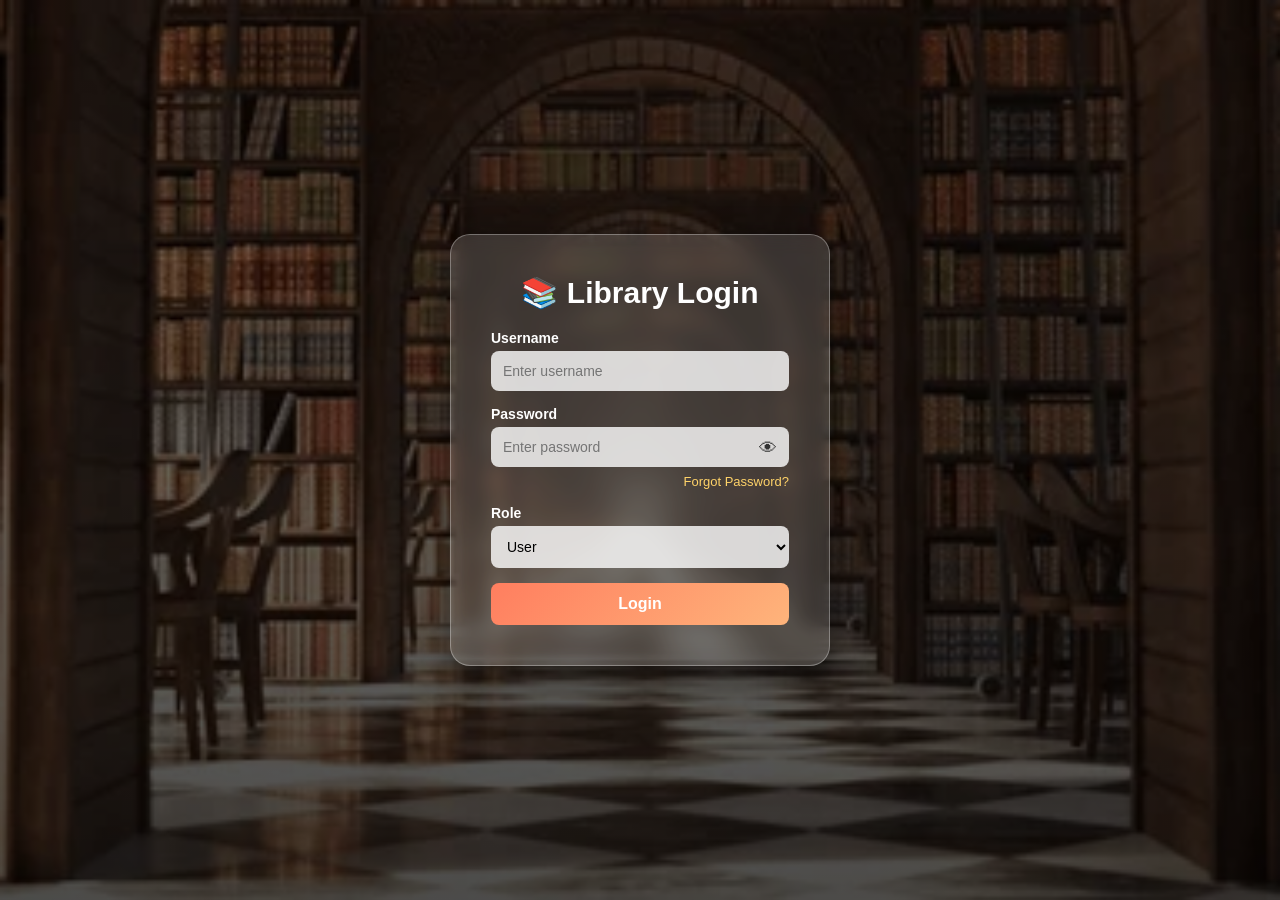
==== index.html @ 2f3ebdbe "git" ====
<!DOCTYPE html>
<html lang="en">    
<head>
  <meta charset="UTF-8">
  <title>Library Login</title>
  <style>
    * {
      margin: 0;
      padding: 0;
      box-sizing: border-box;
      font-family: "Poppins", sans-serif;
    }

    body {
      height: 100vh;  
      display: flex;
      justify-content: center;
      align-items: center;
      background: linear-gradient(rgba(0,0,0,0.5), rgba(0,0,0,0.7)), url('1.webp') no-repeat center center/cover;
      overflow: hidden;
    }

    /* Page Turn Effect */
    .page {
      position: absolute;
      width: 100%;
      height: 100%;
      display: flex;
      justify-content: center;
      align-items: center;
      transition: transform 1s ease-in-out;
      transform-origin: left center;
    }

    .page.turn {
      transform: rotateY(-180deg);
    }

    /* Glassmorphism Login Container */
    .container {
      background: rgba(255, 255, 255, 0.15);
      backdrop-filter: blur(10px);
      border-radius: 20px;
      padding: 40px;
      width: 380px;
      box-shadow: 0 8px 30px rgba(0,0,0,0.5);
      animation: fadeIn 1s ease-in-out;
      border: 1px solid rgba(255,255,255,0.3);
    }

    h1 {
      text-align: center;
      font-size: 30px;
      margin-bottom: 20px;
      color: #fff;
      font-weight: 700;
    }

    label {
      font-size: 14px;
      font-weight: 600;
      color: #fff;
      display: block;
      margin-bottom: 5px;
    }

    input, select {
      width: 100%;
      padding: 12px;
      margin-bottom: 15px;
      border-radius: 8px;
      border: none;
      outline: none;
      font-size: 14px;
      transition: 0.3s;
      background: rgba(255,255,255,0.8);
    }

    input:focus, select:focus {
      box-shadow: 0 0 8px rgba(255,255,255,0.8);
    }

    /* Password Box with toggle */
    .password-box {
      position: relative;
    }
    .password-box input {
      padding-right: 40px;
    }
    .toggle-password {
      position: absolute;
      top: 38%;
      right: 12px;
      transform: translateY(-50%);
      cursor: pointer;
      font-size: 18px;
      color: #333;
    }

    button {
      width: 100%;
      padding: 12px;
      background: linear-gradient(135deg, #ff7e5f, #feb47b);
      color: white;
      font-size: 16px;
      font-weight: bold;
      border: none;
      border-radius: 8px;
      cursor: pointer;
      transition: 0.3s ease-in-out;
    }

    button:hover {
      background: linear-gradient(135deg, #ff6a3d, #fd9f67);
      transform: scale(1.05);
      box-shadow: 0 6px 15px rgba(0,0,0,0.3);
    }

    .forgot {
      text-align: right;
      margin-top: -10px;
      margin-bottom: 15px;
    }
    .forgot a {
      color: #ffd369;
      font-size: 13px;
      text-decoration: none;
    }
    .forgot a:hover {
      text-decoration: underline;
    }

    @keyframes fadeIn {
      from {opacity: 0; transform: translateY(30px);}
      to {opacity: 1; transform: translateY(0);}
    }

    /* === Corner Animation === */
    .corner-animation {
      position: absolute;
      bottom: 20px;
      right: 20px;
      width: 60px;
      height: 60px;
      background: url('book.png') no-repeat center/contain; /* small book image */
      animation: floatBook 3s ease-in-out infinite;
      opacity: 0.9;
    }

    @keyframes floatBook {
      0% { transform: translateY(0) rotate(0deg); }
      50% { transform: translateY(-15px) rotate(10deg); }
      100% { transform: translateY(0) rotate(0deg); }
    }
  </style>
</head>
<body>
  <div class="page" id="page">
    <div class="container">
      <h1>📚 Library Login</h1>
      <form id="loginForm">
        <label>Username</label>
        <input type="text" id="username" placeholder="Enter username" required>
        
        <label>Password</label>
        <div class="password-box">
          <input type="password" id="password" placeholder="Enter password" required>
          <span class="toggle-password" onclick="togglePassword()">👁</span>
        </div>

        <div class="forgot">
          <a href="#">Forgot Password?</a>
        </div>
        
        <label>Role</label>
        <select id="role">
          <option>User</option>
          <option>Admin</option>
        </select>
        
        <button type="submit">Login</button>
      </form>
    </div>
  </div>

  <!-- Floating animated book in corner -->
  <div class="corner-animation"></div>

  <script>
    const form = document.getElementById("loginForm");
    const page = document.getElementById("page");

    form.addEventListener("submit", function(e) {
      e.preventDefault();
      page.classList.add("turn");

      const role = document.getElementById("role").value;
      setTimeout(() => {
        if (role === "Admin") {
          window.location.href = "admin.html";
        } else {
          window.location.href = "user.html";
        }
      }, 1000);
    });

    // Show/Hide Password
    function togglePassword() {
      const passwordInput = document.getElementById("password");
      const toggleIcon = document.querySelector(".toggle-password");
      if (passwordInput.type === "password") {
        passwordInput.type = "text";
        toggleIcon.textContent = "🙈";
      } else {
        passwordInput.type = "password";
        toggleIcon.textContent = "👁";
      }
    }
  </script>
</body>
</html>
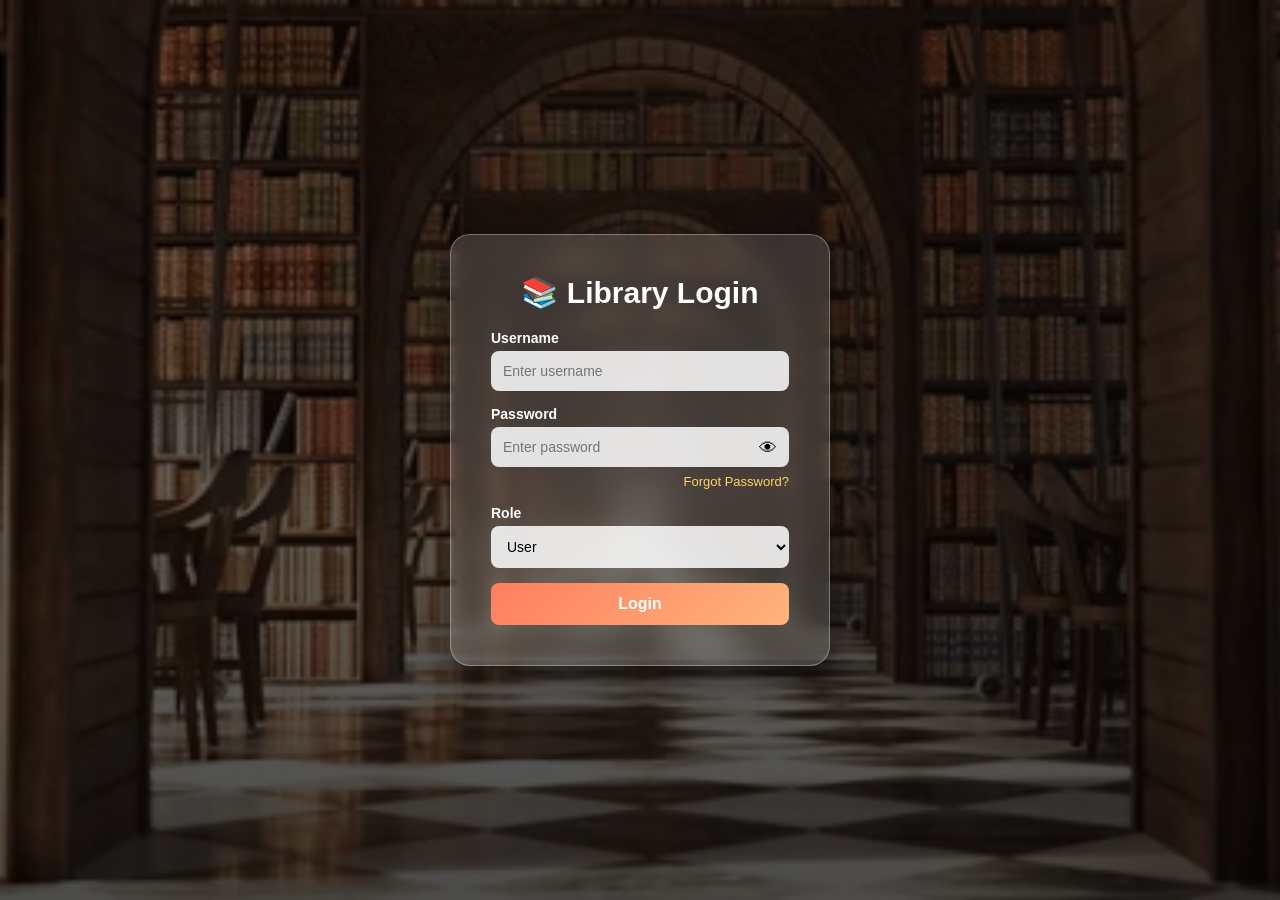
==== commit afac3f14: "final project" ====
--- a/index.html
+++ b/index.html
@@ -1,221 +1,367 @@
 <!DOCTYPE html>
-<html lang="en">    
+<html lang="en">
 <head>
   <meta charset="UTF-8">
   <title>Library Login</title>
+
   <style>
-    * {
-      margin: 0;
-      padding: 0;
-      box-sizing: border-box;
-      font-family: "Poppins", sans-serif;
-    }
-
-    body {
-      height: 100vh;  
-      display: flex;
-      justify-content: center;
-      align-items: center;
-      background: linear-gradient(rgba(0,0,0,0.5), rgba(0,0,0,0.7)), url('1.webp') no-repeat center center/cover;
-      overflow: hidden;
-    }
-
-    /* Page Turn Effect */
-    .page {
-      position: absolute;
-      width: 100%;
-      height: 100%;
-      display: flex;
-      justify-content: center;
-      align-items: center;
-      transition: transform 1s ease-in-out;
-      transform-origin: left center;
-    }
-
-    .page.turn {
-      transform: rotateY(-180deg);
-    }
-
-    /* Glassmorphism Login Container */
-    .container {
-      background: rgba(255, 255, 255, 0.15);
-      backdrop-filter: blur(10px);
-      border-radius: 20px;
-      padding: 40px;
-      width: 380px;
-      box-shadow: 0 8px 30px rgba(0,0,0,0.5);
-      animation: fadeIn 1s ease-in-out;
-      border: 1px solid rgba(255,255,255,0.3);
-    }
-
-    h1 {
-      text-align: center;
-      font-size: 30px;
-      margin-bottom: 20px;
-      color: #fff;
-      font-weight: 700;
-    }
-
-    label {
-      font-size: 14px;
-      font-weight: 600;
-      color: #fff;
-      display: block;
-      margin-bottom: 5px;
-    }
-
-    input, select {
-      width: 100%;
-      padding: 12px;
-      margin-bottom: 15px;
-      border-radius: 8px;
-      border: none;
-      outline: none;
-      font-size: 14px;
-      transition: 0.3s;
-      background: rgba(255,255,255,0.8);
-    }
-
-    input:focus, select:focus {
-      box-shadow: 0 0 8px rgba(255,255,255,0.8);
-    }
-
-    /* Password Box with toggle */
-    .password-box {
-      position: relative;
-    }
-    .password-box input {
-      padding-right: 40px;
-    }
-    .toggle-password {
-      position: absolute;
-      top: 38%;
-      right: 12px;
-      transform: translateY(-50%);
-      cursor: pointer;
-      font-size: 18px;
-      color: #333;
-    }
-
-    button {
-      width: 100%;
-      padding: 12px;
-      background: linear-gradient(135deg, #ff7e5f, #feb47b);
-      color: white;
-      font-size: 16px;
-      font-weight: bold;
-      border: none;
-      border-radius: 8px;
-      cursor: pointer;
-      transition: 0.3s ease-in-out;
-    }
-
-    button:hover {
-      background: linear-gradient(135deg, #ff6a3d, #fd9f67);
-      transform: scale(1.05);
-      box-shadow: 0 6px 15px rgba(0,0,0,0.3);
-    }
-
-    .forgot {
-      text-align: right;
-      margin-top: -10px;
-      margin-bottom: 15px;
-    }
-    .forgot a {
-      color: #ffd369;
-      font-size: 13px;
-      text-decoration: none;
-    }
-    .forgot a:hover {
-      text-decoration: underline;
-    }
-
-    @keyframes fadeIn {
-      from {opacity: 0; transform: translateY(30px);}
-      to {opacity: 1; transform: translateY(0);}
-    }
-
-    /* === Corner Animation === */
-    .corner-animation {
-      position: absolute;
-      bottom: 20px;
-      right: 20px;
-      width: 60px;
-      height: 60px;
-      background: url('book.png') no-repeat center/contain; /* small book image */
-      animation: floatBook 3s ease-in-out infinite;
-      opacity: 0.9;
-    }
-
-    @keyframes floatBook {
-      0% { transform: translateY(0) rotate(0deg); }
-      50% { transform: translateY(-15px) rotate(10deg); }
-      100% { transform: translateY(0) rotate(0deg); }
-    }
+
+    *{
+      margin:0;
+      padding:0;
+      box-sizing:border-box;
+      font-family:"Poppins",sans-serif;
+    }
+
+    body{
+      height:100vh;
+      display:flex;
+      justify-content:center;
+      align-items:center;
+      background:
+      linear-gradient(rgba(0,0,0,0.5),
+      rgba(0,0,0,0.7)),
+      url('1.webp') no-repeat center center/cover;
+      overflow:hidden;
+    }
+
+    /* PAGE TURN */
+
+    .page{
+      position:absolute;
+      width:100%;
+      height:100%;
+      display:flex;
+      justify-content:center;
+      align-items:center;
+      transition:1s ease-in-out;
+      transform-origin:left center;
+    }
+
+    .page.turn{
+      transform:rotateY(-180deg);
+    }
+
+    /* LOGIN BOX */
+
+    .container{
+      width:380px;
+      padding:40px;
+      border-radius:20px;
+      background:rgba(255,255,255,0.15);
+      backdrop-filter:blur(10px);
+      border:1px solid rgba(255,255,255,0.3);
+      box-shadow:0 8px 30px rgba(0,0,0,0.5);
+      animation:fadeIn 1s ease;
+    }
+
+    h1{
+      text-align:center;
+      color:white;
+      margin-bottom:20px;
+      font-size:30px;
+    }
+
+    label{
+      color:white;
+      font-size:14px;
+      font-weight:600;
+      margin-bottom:5px;
+      display:block;
+    }
+
+    input,
+    select{
+      width:100%;
+      padding:12px;
+      border:none;
+      outline:none;
+      border-radius:8px;
+      margin-bottom:15px;
+      background:rgba(255,255,255,0.85);
+      font-size:14px;
+    }
+
+    input:focus,
+    select:focus{
+      box-shadow:0 0 8px white;
+    }
+
+    /* PASSWORD */
+
+    .password-box{
+      position:relative;
+    }
+
+    .password-box input{
+      padding-right:40px;
+    }
+
+    .toggle-password{
+      position:absolute;
+      top:38%;
+      right:12px;
+      transform:translateY(-50%);
+      cursor:pointer;
+      font-size:18px;
+    }
+
+    /* BUTTON */
+
+    button{
+      width:100%;
+      padding:12px;
+      border:none;
+      border-radius:8px;
+      background:
+      linear-gradient(135deg,#ff7e5f,#feb47b);
+      color:white;
+      font-size:16px;
+      font-weight:bold;
+      cursor:pointer;
+      transition:0.3s;
+    }
+
+    button:hover{
+      transform:scale(1.05);
+      background:
+      linear-gradient(135deg,#ff6a3d,#fd9f67);
+      box-shadow:0 6px 15px rgba(0,0,0,0.3);
+    }
+
+    .forgot{
+      text-align:right;
+      margin-top:-10px;
+      margin-bottom:15px;
+    }
+
+    .forgot a{
+      color:#ffd369;
+      text-decoration:none;
+      font-size:13px;
+    }
+
+    .forgot a:hover{
+      text-decoration:underline;
+    }
+
+    /* FLOATING BOOK */
+
+    .corner-animation{
+      position:absolute;
+      bottom:20px;
+      right:20px;
+      width:60px;
+      height:60px;
+      background:url('book.png')
+      no-repeat center/contain;
+      animation:floatBook 3s infinite ease-in-out;
+    }
+
+    @keyframes floatBook{
+
+      0%{
+        transform:translateY(0)
+        rotate(0deg);
+      }
+
+      50%{
+        transform:translateY(-15px)
+        rotate(10deg);
+      }
+
+      100%{
+        transform:translateY(0)
+        rotate(0deg);
+      }
+
+    }
+
+    @keyframes fadeIn{
+
+      from{
+        opacity:0;
+        transform:translateY(30px);
+      }
+
+      to{
+        opacity:1;
+        transform:translateY(0);
+      }
+
+    }
+
   </style>
+
 </head>
+
 <body>
+
   <div class="page" id="page">
+
     <div class="container">
+
       <h1>📚 Library Login</h1>
+
       <form id="loginForm">
+
         <label>Username</label>
-        <input type="text" id="username" placeholder="Enter username" required>
-        
+
+        <input
+        type="text"
+        id="username"
+        placeholder="Enter username"
+        required>
+
         <label>Password</label>
+
         <div class="password-box">
-          <input type="password" id="password" placeholder="Enter password" required>
-          <span class="toggle-password" onclick="togglePassword()">👁</span>
+
+          <input
+          type="password"
+          id="password"
+          placeholder="Enter password"
+          required>
+
+          <span
+          class="toggle-password"
+          onclick="togglePassword()">
+          👁
+          </span>
+
         </div>
 
         <div class="forgot">
           <a href="#">Forgot Password?</a>
         </div>
-        
+
         <label>Role</label>
+
         <select id="role">
+
           <option>User</option>
           <option>Admin</option>
+
         </select>
-        
-        <button type="submit">Login</button>
+
+        <button type="submit">
+          Login
+        </button>
+
       </form>
+
     </div>
+
   </div>
 
-  <!-- Floating animated book in corner -->
+  <!-- FLOATING BOOK -->
+
   <div class="corner-animation"></div>
 
   <script>
-    const form = document.getElementById("loginForm");
-    const page = document.getElementById("page");
-
-    form.addEventListener("submit", function(e) {
-      e.preventDefault();
-      page.classList.add("turn");
-
-      const role = document.getElementById("role").value;
-      setTimeout(() => {
-        if (role === "Admin") {
-          window.location.href = "admin.html";
-        } else {
-          window.location.href = "user.html";
-        }
-      }, 1000);
-    });
-
-    // Show/Hide Password
-    function togglePassword() {
-      const passwordInput = document.getElementById("password");
-      const toggleIcon = document.querySelector(".toggle-password");
-      if (passwordInput.type === "password") {
-        passwordInput.type = "text";
-        toggleIcon.textContent = "🙈";
+  const form = document.getElementById("loginForm");
+  const page = document.getElementById("page");
+
+  form.addEventListener("submit", function (e) {
+    e.preventDefault();
+
+    const username =
+      document.getElementById("username").value.trim();
+
+    const password =
+      document.getElementById("password").value;
+
+    const role =
+      document.getElementById("role").value;
+
+    // PASSWORD CHECK
+    let correctPassword = "";
+
+    if (role === "Admin") {
+      correctPassword = username + "@1212";
+    } else {
+      correctPassword = username + "@123";
+    }
+
+    if (password !== correctPassword) {
+      alert("Wrong Password ❌");
+      return;
+    }
+
+    // SAVE LOGIN USER
+    localStorage.setItem("loggedUser", username);
+
+    // UNIQUE USER ID
+    let users =
+      JSON.parse(localStorage.getItem("users")) || {};
+
+    // AGAR USER PEHLE SE HAI
+    if (users[username]) {
+
+      localStorage.setItem(
+        "userId",
+        users[username].id
+      );
+
+    } else {
+
+      // NEW USER
+      let randomId =
+        "U" + Math.floor(1000 + Math.random() * 9000);
+
+      users[username] = {
+        id: randomId
+      };
+
+      localStorage.setItem(
+        "users",
+        JSON.stringify(users)
+      );
+
+      localStorage.setItem("userId", randomId);
+
+      // EMPTY BOOKS FOR NEW USER
+      localStorage.setItem(
+        "issuedBooks_" + username,
+        JSON.stringify([])
+      );
+    }
+
+    // PAGE ANIMATION
+    page.classList.add("turn");
+
+    setTimeout(() => {
+
+      if (role === "Admin") {
+        window.location.href = "admin.html";
       } else {
-        passwordInput.type = "password";
-        toggleIcon.textContent = "👁";
-      }
-    }
-  </script>
+        window.location.href = "user.html";
+      }
+
+    }, 1000);
+  });
+
+  // SHOW/HIDE PASSWORD
+  function togglePassword() {
+
+    const passwordInput =
+      document.getElementById("password");
+
+    const toggleIcon =
+      document.querySelector(".toggle-password");
+
+    if (passwordInput.type === "password") {
+
+      passwordInput.type = "text";
+      toggleIcon.textContent = "🙈";
+
+    } else {
+
+      passwordInput.type = "password";
+      toggleIcon.textContent = "👁";
+    }
+  }
+</script>
+
 </body>
-</html>
+</html>
